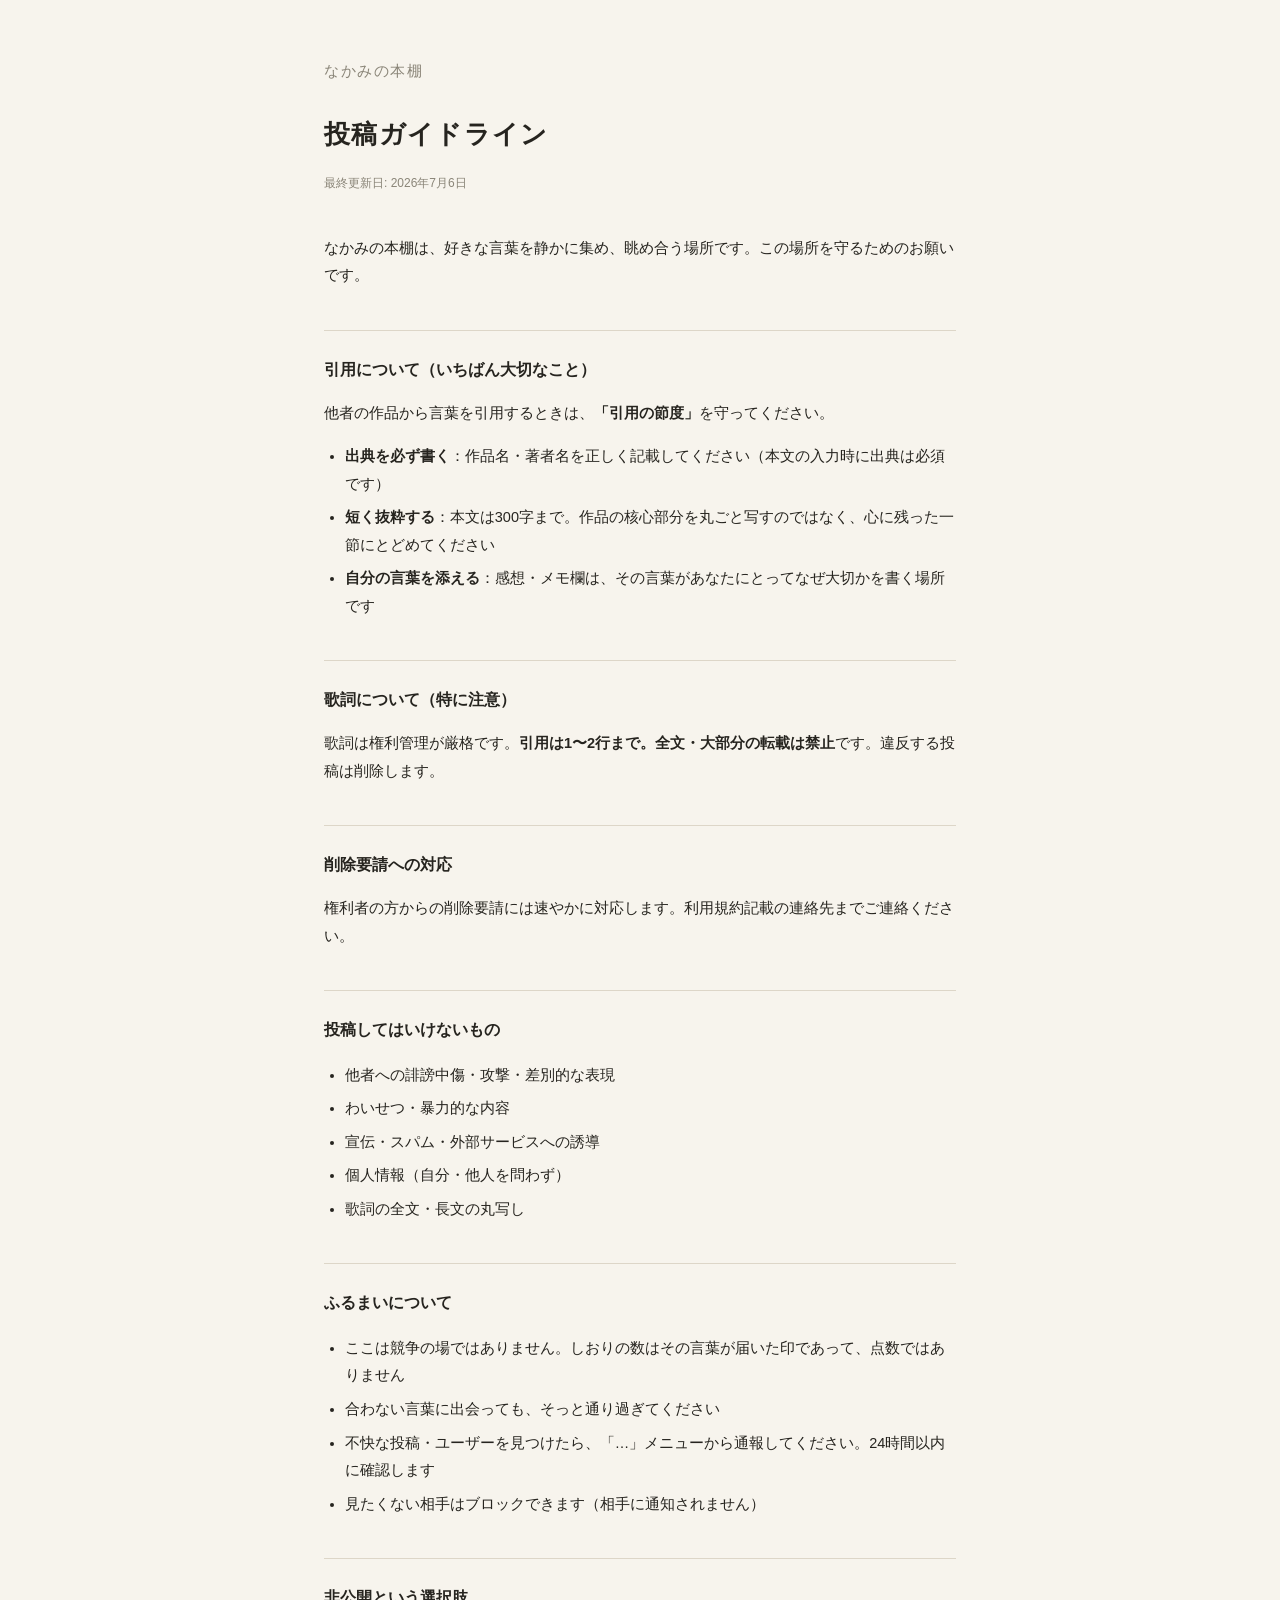
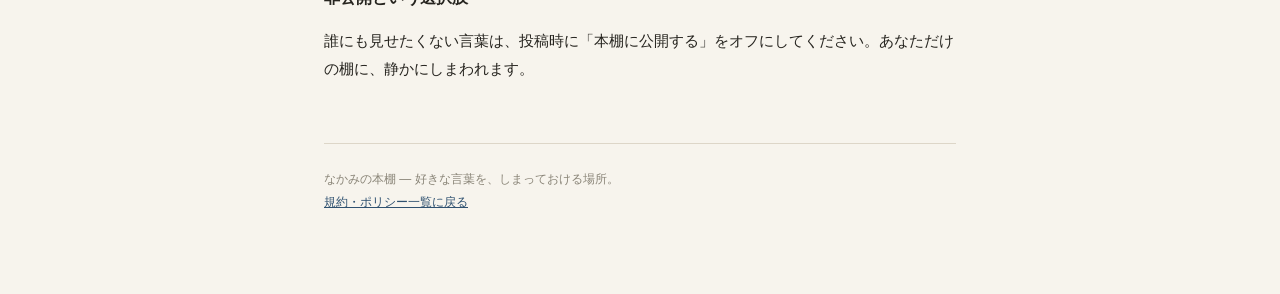
==== guidelines.html @ a3d1db31 "Add files via upload" ====
<!doctype html>
<html lang="ja">
<head>
<meta charset="utf-8">
<meta name="viewport" content="width=device-width, initial-scale=1">
<title>投稿ガイドライン — なかみの本棚</title>
<link rel="stylesheet" href="style.css">
</head>
<body>
<div class="page">
  <a class="brand" href="index.html">なかみの本棚</a>
  <h1>投稿ガイドライン</h1>
  <p class="updated">最終更新日: 2026年7月6日</p>

  <p>なかみの本棚は、好きな言葉を静かに集め、眺め合う場所です。この場所を守るためのお願いです。</p>

  <h2>引用について（いちばん大切なこと）</h2>
  <p>他者の作品から言葉を引用するときは、<strong>「引用の節度」</strong>を守ってください。</p>
  <ul>
    <li><strong>出典を必ず書く</strong>：作品名・著者名を正しく記載してください（本文の入力時に出典は必須です）</li>
    <li><strong>短く抜粋する</strong>：本文は300字まで。作品の核心部分を丸ごと写すのではなく、心に残った一節にとどめてください</li>
    <li><strong>自分の言葉を添える</strong>：感想・メモ欄は、その言葉があなたにとってなぜ大切かを書く場所です</li>
  </ul>

  <h2>歌詞について（特に注意）</h2>
  <p>歌詞は権利管理が厳格です。<strong>引用は1〜2行まで。全文・大部分の転載は禁止</strong>です。違反する投稿は削除します。</p>

  <h2>削除要請への対応</h2>
  <p>権利者の方からの削除要請には速やかに対応します。利用規約記載の連絡先までご連絡ください。</p>

  <h2>投稿してはいけないもの</h2>
  <ul>
    <li>他者への誹謗中傷・攻撃・差別的な表現</li>
    <li>わいせつ・暴力的な内容</li>
    <li>宣伝・スパム・外部サービスへの誘導</li>
    <li>個人情報（自分・他人を問わず）</li>
    <li>歌詞の全文・長文の丸写し</li>
  </ul>

  <h2>ふるまいについて</h2>
  <ul>
    <li>ここは競争の場ではありません。しおりの数はその言葉が届いた印であって、点数ではありません</li>
    <li>合わない言葉に出会っても、そっと通り過ぎてください</li>
    <li>不快な投稿・ユーザーを見つけたら、「…」メニューから通報してください。24時間以内に確認します</li>
    <li>見たくない相手はブロックできます（相手に通知されません）</li>
  </ul>

  <h2>非公開という選択肢</h2>
  <p>誰にも見せたくない言葉は、投稿時に「本棚に公開する」をオフにしてください。あなただけの棚に、静かにしまわれます。</p>

  <footer>
    なかみの本棚 — 好きな言葉を、しまっておける場所。<br>
    <a href="index.html">規約・ポリシー一覧に戻る</a>
  </footer>
</div>
</body>
</html>
---- style.css ----
/* なかみの本棚 公開ページ共通スタイル（8章デザイントークン準拠） */
:root {
  --paper: #F7F4ED;
  --ink: #26241F;
  --ink-soft: #8A8578;
  --hairline: #DDD6C8;
  --ai: #2F5170;
}
* { box-sizing: border-box; }
body {
  margin: 0;
  background: var(--paper);
  color: var(--ink);
  font-family: -apple-system, "Hiragino Sans", "Hiragino Kaku Gothic ProN", sans-serif;
  line-height: 1.9;
}
.page {
  max-width: 680px;
  margin: 0 auto;
  padding: 56px 24px 80px;
}
.brand {
  font-family: "Hiragino Mincho ProN", "Yu Mincho", serif;
  font-size: 15px;
  letter-spacing: 0.1em;
  color: var(--ink-soft);
  text-decoration: none;
}
h1 {
  font-family: "Hiragino Mincho ProN", "Yu Mincho", serif;
  font-size: 26px;
  letter-spacing: 0.05em;
  margin: 24px 0 8px;
}
.updated {
  font-size: 12px;
  color: var(--ink-soft);
  margin-bottom: 40px;
}
h2 {
  font-size: 16px;
  font-weight: 600;
  margin-top: 40px;
  border-top: 1px solid var(--hairline);
  padding-top: 24px;
}
p, li { font-size: 14.5px; }
ul { padding-left: 1.3em; }
li { margin-bottom: 6px; }
a { color: var(--ai); }
strong { font-weight: 600; }
.index-list { list-style: none; padding: 0; }
.index-list li {
  border-bottom: 1px solid var(--hairline);
  padding: 16px 0;
}
.index-list a { font-size: 15px; text-decoration: none; }
footer {
  margin-top: 60px;
  padding-top: 24px;
  border-top: 1px solid var(--hairline);
  font-size: 12px;
  color: var(--ink-soft);
}
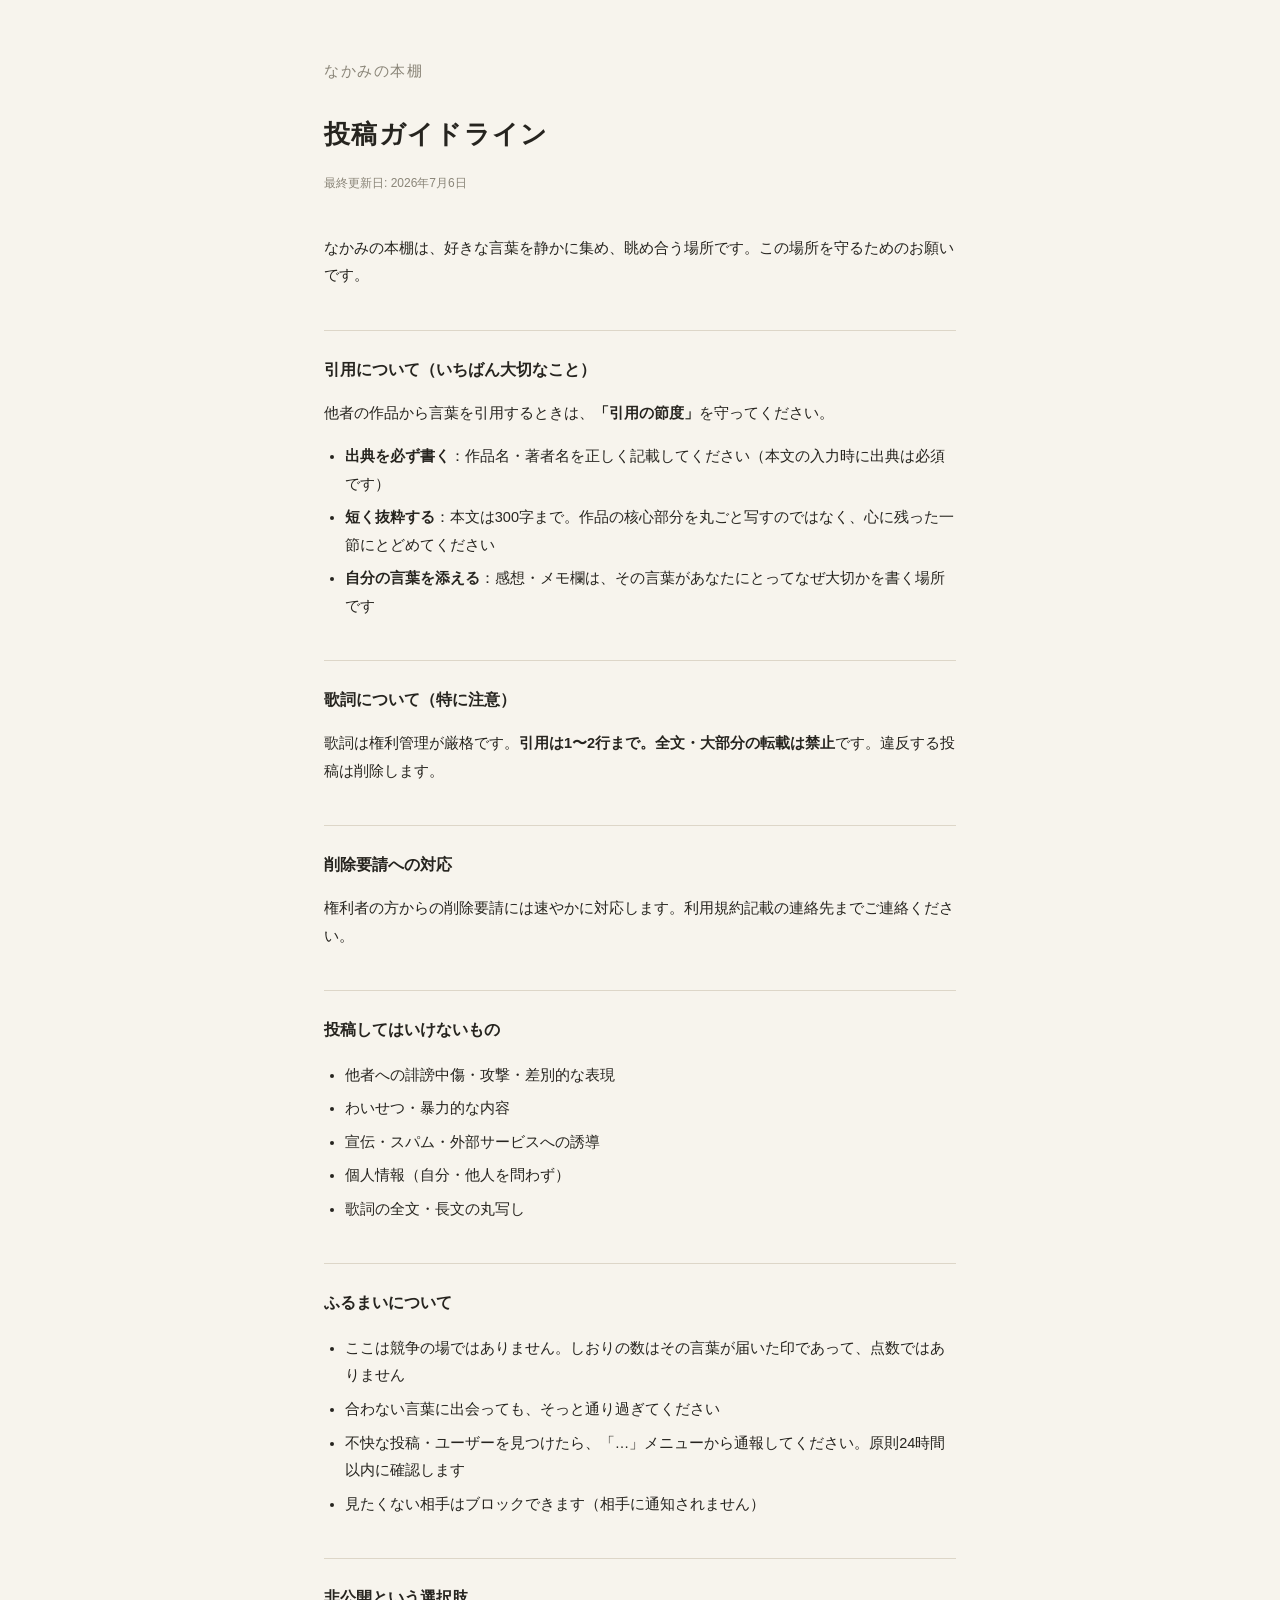
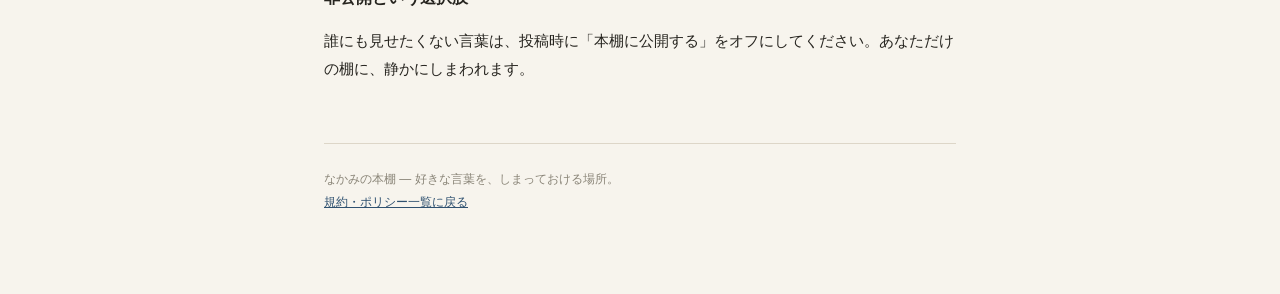
==== commit 7db63c29: "Add files via upload" ====
--- a/guidelines.html
+++ b/guidelines.html
@@ -41,7 +41,7 @@
   <ul>
     <li>ここは競争の場ではありません。しおりの数はその言葉が届いた印であって、点数ではありません</li>
     <li>合わない言葉に出会っても、そっと通り過ぎてください</li>
-    <li>不快な投稿・ユーザーを見つけたら、「…」メニューから通報してください。24時間以内に確認します</li>
+    <li>不快な投稿・ユーザーを見つけたら、「…」メニューから通報してください。原則24時間以内に確認します</li>
     <li>見たくない相手はブロックできます（相手に通知されません）</li>
   </ul>
 
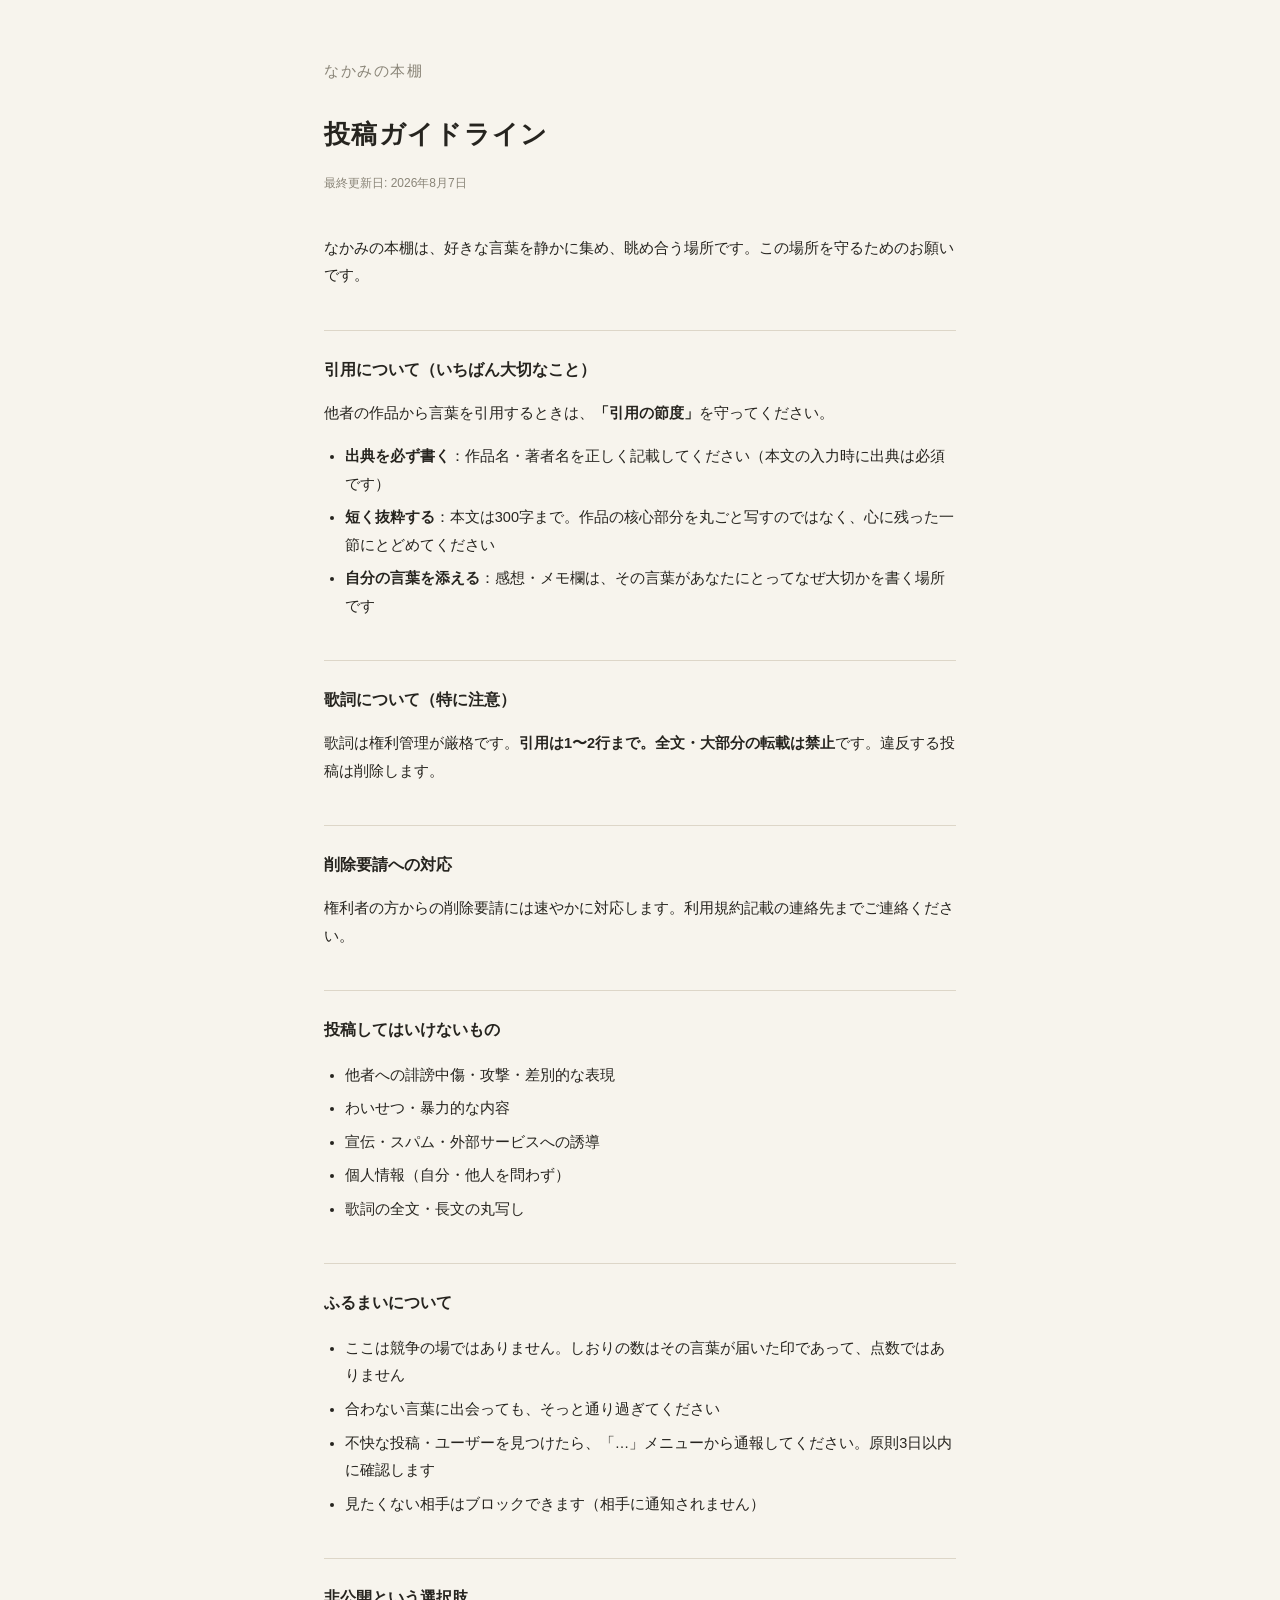
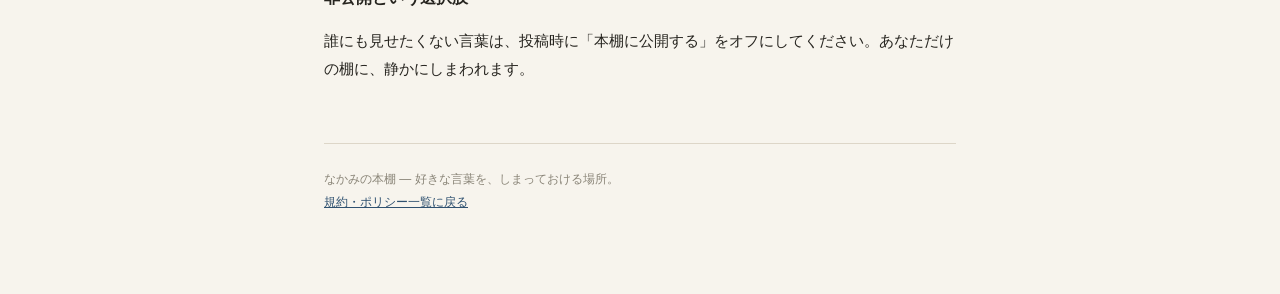
==== commit 7f805f4b: "通報対応を3日以内に統一し、出典の入力補助に伴う外部送信を追記 - terms / guidelines: 通報の確認期限「原則24時間以内」→「原則3日以内」 - privacy: 3-2節を追加。" ====
--- a/guidelines.html
+++ b/guidelines.html
@@ -10,7 +10,7 @@
 <div class="page">
   <a class="brand" href="index.html">なかみの本棚</a>
   <h1>投稿ガイドライン</h1>
-  <p class="updated">最終更新日: 2026年7月6日</p>
+  <p class="updated">最終更新日: 2026年8月7日</p>
 
   <p>なかみの本棚は、好きな言葉を静かに集め、眺め合う場所です。この場所を守るためのお願いです。</p>
 
@@ -41,7 +41,7 @@
   <ul>
     <li>ここは競争の場ではありません。しおりの数はその言葉が届いた印であって、点数ではありません</li>
     <li>合わない言葉に出会っても、そっと通り過ぎてください</li>
-    <li>不快な投稿・ユーザーを見つけたら、「…」メニューから通報してください。原則24時間以内に確認します</li>
+    <li>不快な投稿・ユーザーを見つけたら、「…」メニューから通報してください。原則3日以内に確認します</li>
     <li>見たくない相手はブロックできます（相手に通知されません）</li>
   </ul>
 
